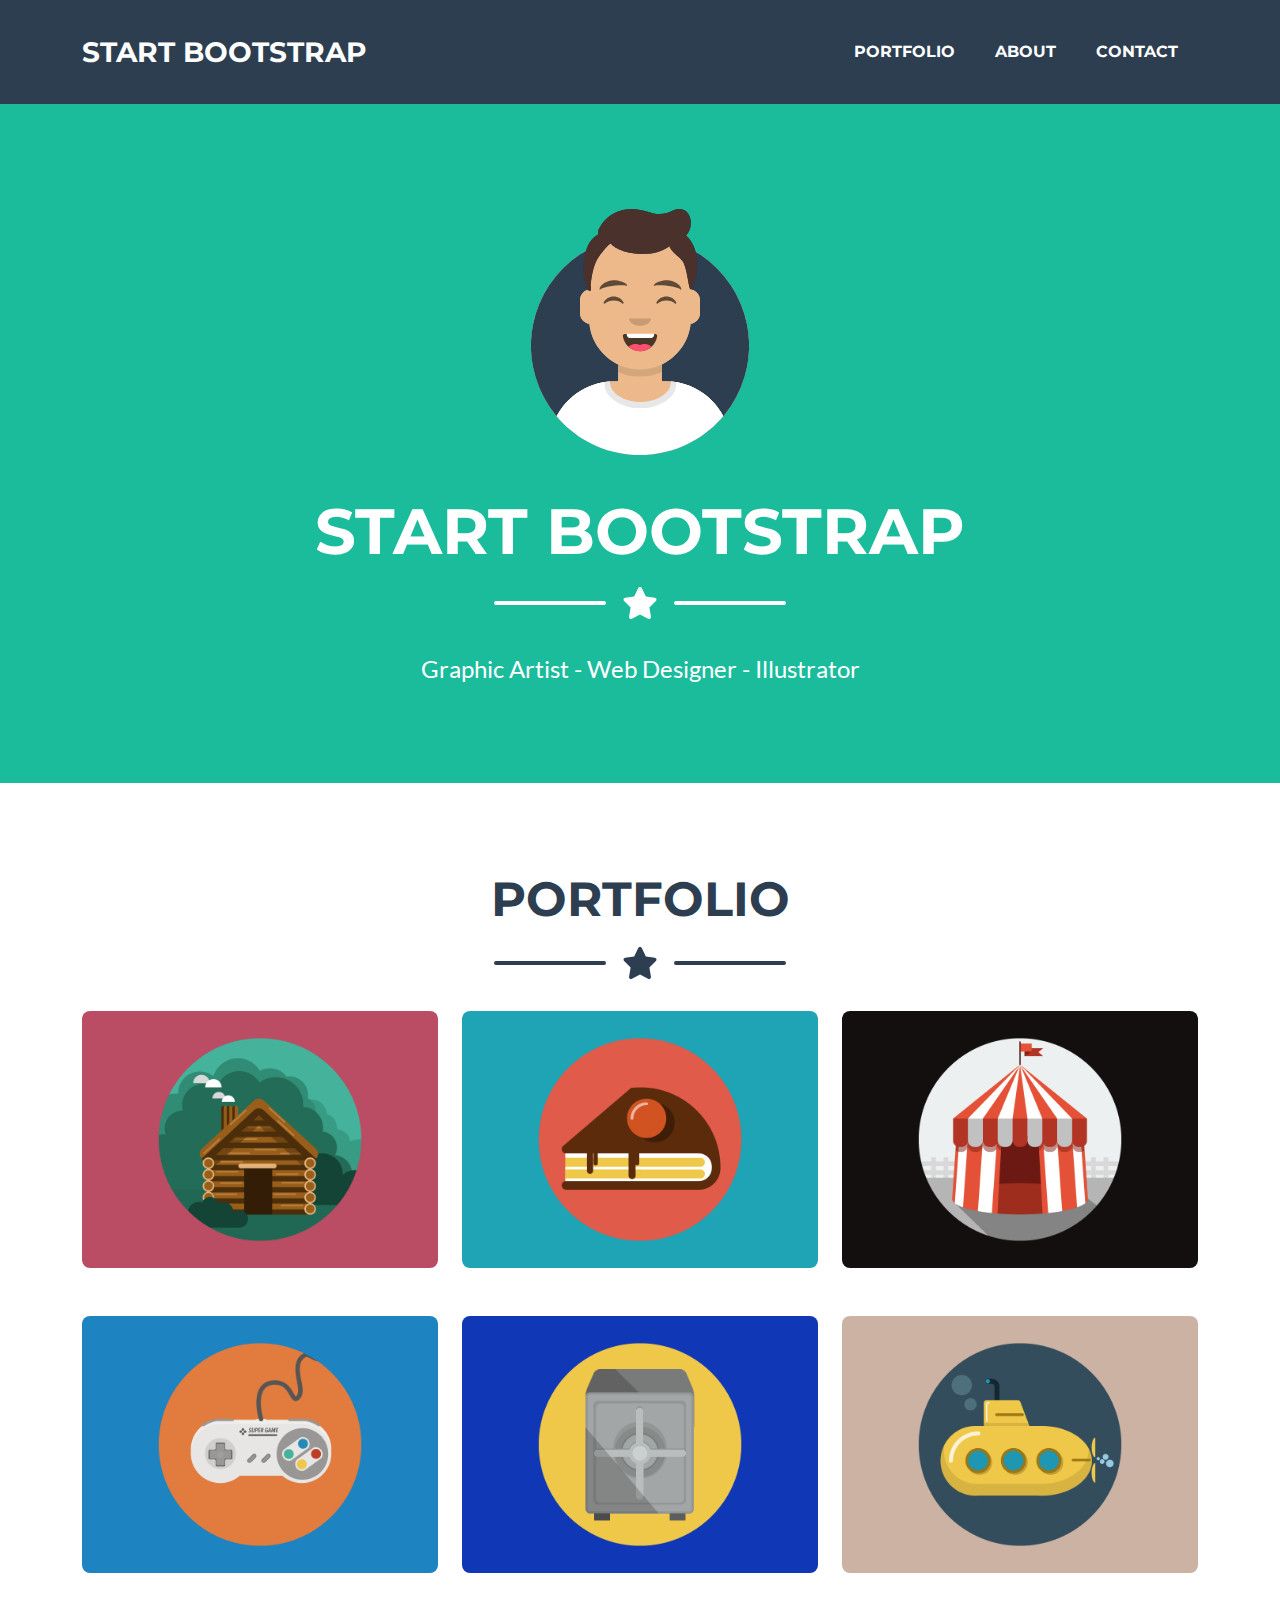
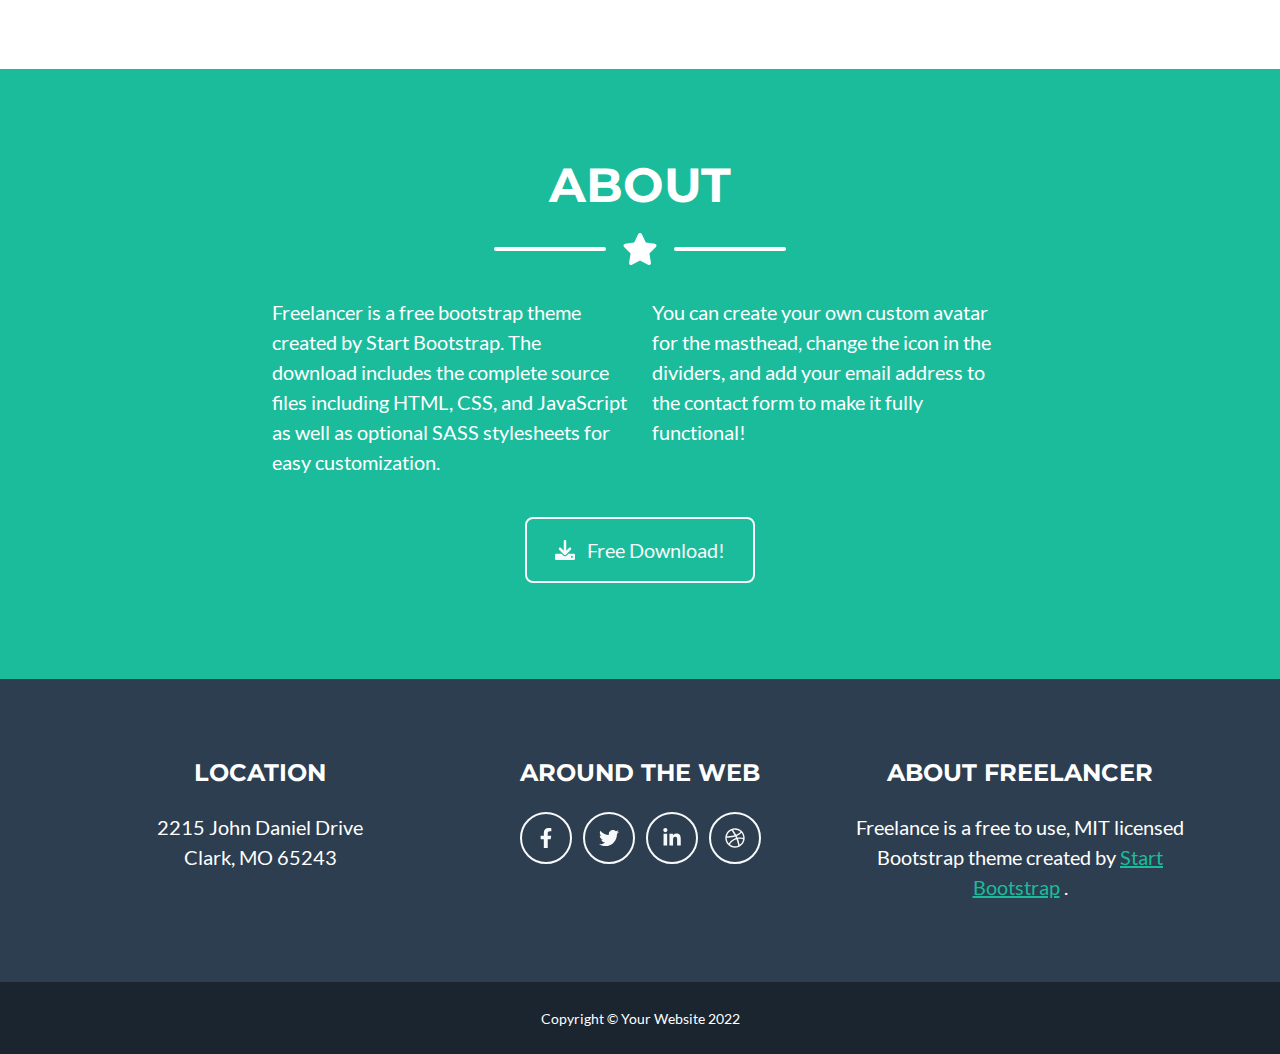
==== admin.html @ 12785a4d "start" ====
<!DOCTYPE html>
<html lang="en">
    <head>
        <meta charset="utf-8" />
        <meta name="viewport" content="width=device-width, initial-scale=1, shrink-to-fit=no" />
        <meta name="description" content="" />
        <meta name="author" content="" />
        <title>Freelancer - Start Bootstrap Theme</title>
        <!-- Favicon-->
        <link rel="icon" type="image/x-icon" href="assets/favicon.ico" />
        <!-- Font Awesome icons (free version)-->
        <script src="js/all.js"></script>
        <!-- Google fonts-->
        <link href="css/fonts.css" rel="stylesheet" type="text/css" />
        <!-- Core theme CSS (includes Bootstrap)-->
        <link href="css/styles.css" rel="stylesheet" />
    </head>
    <body id="page-top">
        <!-- Navigation-->
        <nav class="navbar navbar-expand-lg bg-secondary text-uppercase fixed-top" id="mainNav">
            <div class="container">
                <a class="navbar-brand" href="#page-top">Start Bootstrap</a>
                <button class="navbar-toggler text-uppercase font-weight-bold bg-primary text-white rounded" type="button" data-bs-toggle="collapse" data-bs-target="#navbarResponsive" aria-controls="navbarResponsive" aria-expanded="false" aria-label="Toggle navigation">
                    Menu
                    <i class="fas fa-bars"></i>
                </button>
                <div class="collapse navbar-collapse" id="navbarResponsive">
                    <ul class="navbar-nav ms-auto">
                        <li class="nav-item mx-0 mx-lg-1"><a class="nav-link py-3 px-0 px-lg-3 rounded" href="#portfolio">Portfolio</a></li>
                        <li class="nav-item mx-0 mx-lg-1"><a class="nav-link py-3 px-0 px-lg-3 rounded" href="#about">About</a></li>
                        <li class="nav-item mx-0 mx-lg-1"><a class="nav-link py-3 px-0 px-lg-3 rounded" href="#contact">Contact</a></li>
                    </ul>
                </div>
            </div>
        </nav>
        <!-- Masthead-->
        <header class="masthead bg-primary text-white text-center">
            <div class="container d-flex align-items-center flex-column">
                <!-- Masthead Avatar Image-->
                <img class="masthead-avatar mb-5" src="assets/img/avataaars.svg" alt="..." />
                <!-- Masthead Heading-->
                <h1 class="masthead-heading text-uppercase mb-0">Start Bootstrap</h1>
                <!-- Icon Divider-->
                <div class="divider-custom divider-light">
                    <div class="divider-custom-line"></div>
                    <div class="divider-custom-icon"><i class="fas fa-star"></i></div>
                    <div class="divider-custom-line"></div>
                </div>
                <!-- Masthead Subheading-->
                <p class="masthead-subheading font-weight-light mb-0">Graphic Artist - Web Designer - Illustrator</p>
            </div>
        </header>
        <!-- Portfolio Section-->
        <section class="page-section portfolio" id="portfolio">
            <div class="container">
                <!-- Portfolio Section Heading-->
                <h2 class="page-section-heading text-center text-uppercase text-secondary mb-0">Portfolio</h2>
                <!-- Icon Divider-->
                <div class="divider-custom">
                    <div class="divider-custom-line"></div>
                    <div class="divider-custom-icon"><i class="fas fa-star"></i></div>
                    <div class="divider-custom-line"></div>
                </div>
                <!-- Portfolio Grid Items-->
                <div class="row justify-content-center">
                    <!-- Portfolio Item 1-->
                    <div class="col-md-6 col-lg-4 mb-5">
                        <div class="portfolio-item mx-auto" data-bs-toggle="modal" data-bs-target="#portfolioModal1">
                            <div class="portfolio-item-caption d-flex align-items-center justify-content-center h-100 w-100">
                                <div class="portfolio-item-caption-content text-center text-white"><i class="fas fa-plus fa-3x"></i></div>
                            </div>
                            <img class="img-fluid" src="assets/img/portfolio/cabin.png" alt="..." />
                        </div>
                    </div>
                    <!-- Portfolio Item 2-->
                    <div class="col-md-6 col-lg-4 mb-5">
                        <div class="portfolio-item mx-auto" data-bs-toggle="modal" data-bs-target="#portfolioModal2">
                            <div class="portfolio-item-caption d-flex align-items-center justify-content-center h-100 w-100">
                                <div class="portfolio-item-caption-content text-center text-white"><i class="fas fa-plus fa-3x"></i></div>
                            </div>
                            <img class="img-fluid" src="assets/img/portfolio/cake.png" alt="..." />
                        </div>
                    </div>
                    <!-- Portfolio Item 3-->
                    <div class="col-md-6 col-lg-4 mb-5">
                        <div class="portfolio-item mx-auto" data-bs-toggle="modal" data-bs-target="#portfolioModal3">
                            <div class="portfolio-item-caption d-flex align-items-center justify-content-center h-100 w-100">
                                <div class="portfolio-item-caption-content text-center text-white"><i class="fas fa-plus fa-3x"></i></div>
                            </div>
                            <img class="img-fluid" src="assets/img/portfolio/circus.png" alt="..." />
                        </div>
                    </div>
                    <!-- Portfolio Item 4-->
                    <div class="col-md-6 col-lg-4 mb-5 mb-lg-0">
                        <div class="portfolio-item mx-auto" data-bs-toggle="modal" data-bs-target="#portfolioModal4">
                            <div class="portfolio-item-caption d-flex align-items-center justify-content-center h-100 w-100">
                                <div class="portfolio-item-caption-content text-center text-white"><i class="fas fa-plus fa-3x"></i></div>
                            </div>
                            <img class="img-fluid" src="assets/img/portfolio/game.png" alt="..." />
                        </div>
                    </div>
                    <!-- Portfolio Item 5-->
                    <div class="col-md-6 col-lg-4 mb-5 mb-md-0">
                        <div class="portfolio-item mx-auto" data-bs-toggle="modal" data-bs-target="#portfolioModal5">
                            <div class="portfolio-item-caption d-flex align-items-center justify-content-center h-100 w-100">
                                <div class="portfolio-item-caption-content text-center text-white"><i class="fas fa-plus fa-3x"></i></div>
                            </div>
                            <img class="img-fluid" src="assets/img/portfolio/safe.png" alt="..." />
                        </div>
                    </div>
                    <!-- Portfolio Item 6-->
                    <div class="col-md-6 col-lg-4">
                        <div class="portfolio-item mx-auto" data-bs-toggle="modal" data-bs-target="#portfolioModal6">
                            <div class="portfolio-item-caption d-flex align-items-center justify-content-center h-100 w-100">
                                <div class="portfolio-item-caption-content text-center text-white"><i class="fas fa-plus fa-3x"></i></div>
                            </div>
                            <img class="img-fluid" src="assets/img/portfolio/submarine.png" alt="..." />
                        </div>
                    </div>
                </div>
            </div>
        </section>
        <!-- About Section-->
        <section class="page-section bg-primary text-white mb-0" id="about">
            <div class="container">
                <!-- About Section Heading-->
                <h2 class="page-section-heading text-center text-uppercase text-white">About</h2>
                <!-- Icon Divider-->
                <div class="divider-custom divider-light">
                    <div class="divider-custom-line"></div>
                    <div class="divider-custom-icon"><i class="fas fa-star"></i></div>
                    <div class="divider-custom-line"></div>
                </div>
                <!-- About Section Content-->
                <div class="row">
                    <div class="col-lg-4 ms-auto"><p class="lead">Freelancer is a free bootstrap theme created by Start Bootstrap. The download includes the complete source files including HTML, CSS, and JavaScript as well as optional SASS stylesheets for easy customization.</p></div>
                    <div class="col-lg-4 me-auto"><p class="lead">You can create your own custom avatar for the masthead, change the icon in the dividers, and add your email address to the contact form to make it fully functional!</p></div>
                </div>
                <!-- About Section Button-->
                <div class="text-center mt-4">
                    <a class="btn btn-xl btn-outline-light" href="https://startbootstrap.com/theme/freelancer/">
                        <i class="fas fa-download me-2"></i>
                        Free Download!
                    </a>
                </div>
            </div>
        </section>
        <!-- Footer-->
        <footer class="footer text-center">
            <div class="container">
                <div class="row">
                    <!-- Footer Location-->
                    <div class="col-lg-4 mb-5 mb-lg-0">
                        <h4 class="text-uppercase mb-4">Location</h4>
                        <p class="lead mb-0">
                            2215 John Daniel Drive
                            <br />
                            Clark, MO 65243
                        </p>
                    </div>
                    <!-- Footer Social Icons-->
                    <div class="col-lg-4 mb-5 mb-lg-0">
                        <h4 class="text-uppercase mb-4">Around the Web</h4>
                        <a class="btn btn-outline-light btn-social mx-1" href="#!"><i class="fab fa-fw fa-facebook-f"></i></a>
                        <a class="btn btn-outline-light btn-social mx-1" href="#!"><i class="fab fa-fw fa-twitter"></i></a>
                        <a class="btn btn-outline-light btn-social mx-1" href="#!"><i class="fab fa-fw fa-linkedin-in"></i></a>
                        <a class="btn btn-outline-light btn-social mx-1" href="#!"><i class="fab fa-fw fa-dribbble"></i></a>
                    </div>
                    <!-- Footer About Text-->
                    <div class="col-lg-4">
                        <h4 class="text-uppercase mb-4">About Freelancer</h4>
                        <p class="lead mb-0">
                            Freelance is a free to use, MIT licensed Bootstrap theme created by
                            <a href="http://startbootstrap.com">Start Bootstrap</a>
                            .
                        </p>
                    </div>
                </div>
            </div>
        </footer>
        <!-- Copyright Section-->
        <div class="copyright py-4 text-center text-white">
            <div class="container"><small>Copyright &copy; Your Website 2022</small></div>
        </div>
        <!-- Portfolio Modals-->
        <!-- Portfolio Modal 1-->
        <div class="portfolio-modal modal fade" id="portfolioModal1" tabindex="-1" aria-labelledby="portfolioModal1" aria-hidden="true">
            <div class="modal-dialog modal-xl">
                <div class="modal-content">
                    <div class="modal-header border-0"><button class="btn-close" type="button" data-bs-dismiss="modal" aria-label="Close"></button></div>
                    <div class="modal-body text-center pb-5">
                        <div class="container">
                            <div class="row justify-content-center">
                                <div class="col-lg-8">
                                    <!-- Portfolio Modal - Title-->
                                    <h2 class="portfolio-modal-title text-secondary text-uppercase mb-0">Log Cabin</h2>
                                    <!-- Icon Divider-->
                                    <div class="divider-custom">
                                        <div class="divider-custom-line"></div>
                                        <div class="divider-custom-icon"><i class="fas fa-star"></i></div>
                                        <div class="divider-custom-line"></div>
                                    </div>
                                    <!-- Portfolio Modal - Image-->
                                    <img class="img-fluid rounded mb-5" src="assets/img/portfolio/cabin.png" alt="..." />
                                    <!-- Portfolio Modal - Text-->
                                    <p class="mb-4">Lorem ipsum dolor sit amet, consectetur adipisicing elit. Mollitia neque assumenda ipsam nihil, molestias magnam, recusandae quos quis inventore quisquam velit asperiores, vitae? Reprehenderit soluta, eos quod consequuntur itaque. Nam.</p>
                                    <button class="btn btn-primary" data-bs-dismiss="modal">
                                        <i class="fas fa-xmark fa-fw"></i>
                                        Close Window
                                    </button>
                                </div>
                            </div>
                        </div>
                    </div>
                </div>
            </div>
        </div>
        <!-- Portfolio Modal 2-->
        <div class="portfolio-modal modal fade" id="portfolioModal2" tabindex="-1" aria-labelledby="portfolioModal2" aria-hidden="true">
            <div class="modal-dialog modal-xl">
                <div class="modal-content">
                    <div class="modal-header border-0"><button class="btn-close" type="button" data-bs-dismiss="modal" aria-label="Close"></button></div>
                    <div class="modal-body text-center pb-5">
                        <div class="container">
                            <div class="row justify-content-center">
                                <div class="col-lg-8">
                                    <!-- Portfolio Modal - Title-->
                                    <h2 class="portfolio-modal-title text-secondary text-uppercase mb-0">Tasty Cake</h2>
                                    <!-- Icon Divider-->
                                    <div class="divider-custom">
                                        <div class="divider-custom-line"></div>
                                        <div class="divider-custom-icon"><i class="fas fa-star"></i></div>
                                        <div class="divider-custom-line"></div>
                                    </div>
                                    <!-- Portfolio Modal - Image-->
                                    <img class="img-fluid rounded mb-5" src="assets/img/portfolio/cake.png" alt="..." />
                                    <!-- Portfolio Modal - Text-->
                                    <p class="mb-4">Lorem ipsum dolor sit amet, consectetur adipisicing elit. Mollitia neque assumenda ipsam nihil, molestias magnam, recusandae quos quis inventore quisquam velit asperiores, vitae? Reprehenderit soluta, eos quod consequuntur itaque. Nam.</p>
                                    <button class="btn btn-primary" data-bs-dismiss="modal">
                                        <i class="fas fa-xmark fa-fw"></i>
                                        Close Window
                                    </button>
                                </div>
                            </div>
                        </div>
                    </div>
                </div>
            </div>
        </div>
        <!-- Portfolio Modal 3-->
        <div class="portfolio-modal modal fade" id="portfolioModal3" tabindex="-1" aria-labelledby="portfolioModal3" aria-hidden="true">
            <div class="modal-dialog modal-xl">
                <div class="modal-content">
                    <div class="modal-header border-0"><button class="btn-close" type="button" data-bs-dismiss="modal" aria-label="Close"></button></div>
                    <div class="modal-body text-center pb-5">
                        <div class="container">
                            <div class="row justify-content-center">
                                <div class="col-lg-8">
                                    <!-- Portfolio Modal - Title-->
                                    <h2 class="portfolio-modal-title text-secondary text-uppercase mb-0">Circus Tent</h2>
                                    <!-- Icon Divider-->
                                    <div class="divider-custom">
                                        <div class="divider-custom-line"></div>
                                        <div class="divider-custom-icon"><i class="fas fa-star"></i></div>
                                        <div class="divider-custom-line"></div>
                                    </div>
                                    <!-- Portfolio Modal - Image-->
                                    <img class="img-fluid rounded mb-5" src="assets/img/portfolio/circus.png" alt="..." />
                                    <!-- Portfolio Modal - Text-->
                                    <p class="mb-4">Lorem ipsum dolor sit amet, consectetur adipisicing elit. Mollitia neque assumenda ipsam nihil, molestias magnam, recusandae quos quis inventore quisquam velit asperiores, vitae? Reprehenderit soluta, eos quod consequuntur itaque. Nam.</p>
                                    <button class="btn btn-primary" data-bs-dismiss="modal">
                                        <i class="fas fa-xmark fa-fw"></i>
                                        Close Window
                                    </button>
                                </div>
                            </div>
                        </div>
                    </div>
                </div>
            </div>
        </div>
        <!-- Portfolio Modal 4-->
        <div class="portfolio-modal modal fade" id="portfolioModal4" tabindex="-1" aria-labelledby="portfolioModal4" aria-hidden="true">
            <div class="modal-dialog modal-xl">
                <div class="modal-content">
                    <div class="modal-header border-0"><button class="btn-close" type="button" data-bs-dismiss="modal" aria-label="Close"></button></div>
                    <div class="modal-body text-center pb-5">
                        <div class="container">
                            <div class="row justify-content-center">
                                <div class="col-lg-8">
                                    <!-- Portfolio Modal - Title-->
                                    <h2 class="portfolio-modal-title text-secondary text-uppercase mb-0">Controller</h2>
                                    <!-- Icon Divider-->
                                    <div class="divider-custom">
                                        <div class="divider-custom-line"></div>
                                        <div class="divider-custom-icon"><i class="fas fa-star"></i></div>
                                        <div class="divider-custom-line"></div>
                                    </div>
                                    <!-- Portfolio Modal - Image-->
                                    <img class="img-fluid rounded mb-5" src="assets/img/portfolio/game.png" alt="..." />
                                    <!-- Portfolio Modal - Text-->
                                    <p class="mb-4">Lorem ipsum dolor sit amet, consectetur adipisicing elit. Mollitia neque assumenda ipsam nihil, molestias magnam, recusandae quos quis inventore quisquam velit asperiores, vitae? Reprehenderit soluta, eos quod consequuntur itaque. Nam.</p>
                                    <button class="btn btn-primary" data-bs-dismiss="modal">
                                        <i class="fas fa-xmark fa-fw"></i>
                                        Close Window
                                    </button>
                                </div>
                            </div>
                        </div>
                    </div>
                </div>
            </div>
        </div>
        <!-- Portfolio Modal 5-->
        <div class="portfolio-modal modal fade" id="portfolioModal5" tabindex="-1" aria-labelledby="portfolioModal5" aria-hidden="true">
            <div class="modal-dialog modal-xl">
                <div class="modal-content">
                    <div class="modal-header border-0"><button class="btn-close" type="button" data-bs-dismiss="modal" aria-label="Close"></button></div>
                    <div class="modal-body text-center pb-5">
                        <div class="container">
                            <div class="row justify-content-center">
                                <div class="col-lg-8">
                                    <!-- Portfolio Modal - Title-->
                                    <h2 class="portfolio-modal-title text-secondary text-uppercase mb-0">Locked Safe</h2>
                                    <!-- Icon Divider-->
                                    <div class="divider-custom">
                                        <div class="divider-custom-line"></div>
                                        <div class="divider-custom-icon"><i class="fas fa-star"></i></div>
                                        <div class="divider-custom-line"></div>
                                    </div>
                                    <!-- Portfolio Modal - Image-->
                                    <img class="img-fluid rounded mb-5" src="assets/img/portfolio/safe.png" alt="..." />
                                    <!-- Portfolio Modal - Text-->
                                    <p class="mb-4">Lorem ipsum dolor sit amet, consectetur adipisicing elit. Mollitia neque assumenda ipsam nihil, molestias magnam, recusandae quos quis inventore quisquam velit asperiores, vitae? Reprehenderit soluta, eos quod consequuntur itaque. Nam.</p>
                                    <button class="btn btn-primary" data-bs-dismiss="modal">
                                        <i class="fas fa-xmark fa-fw"></i>
                                        Close Window
                                    </button>
                                </div>
                            </div>
                        </div>
                    </div>
                </div>
            </div>
        </div>
        <!-- Portfolio Modal 6-->
        <div class="portfolio-modal modal fade" id="portfolioModal6" tabindex="-1" aria-labelledby="portfolioModal6" aria-hidden="true">
            <div class="modal-dialog modal-xl">
                <div class="modal-content">
                    <div class="modal-header border-0"><button class="btn-close" type="button" data-bs-dismiss="modal" aria-label="Close"></button></div>
                    <div class="modal-body text-center pb-5">
                        <div class="container">
                            <div class="row justify-content-center">
                                <div class="col-lg-8">
                                    <!-- Portfolio Modal - Title-->
                                    <h2 class="portfolio-modal-title text-secondary text-uppercase mb-0">Submarine</h2>
                                    <!-- Icon Divider-->
                                    <div class="divider-custom">
                                        <div class="divider-custom-line"></div>
                                        <div class="divider-custom-icon"><i class="fas fa-star"></i></div>
                                        <div class="divider-custom-line"></div>
                                    </div>
                                    <!-- Portfolio Modal - Image-->
                                    <img class="img-fluid rounded mb-5" src="assets/img/portfolio/submarine.png" alt="..." />
                                    <!-- Portfolio Modal - Text-->
                                    <p class="mb-4">Lorem ipsum dolor sit amet, consectetur adipisicing elit. Mollitia neque assumenda ipsam nihil, molestias magnam, recusandae quos quis inventore quisquam velit asperiores, vitae? Reprehenderit soluta, eos quod consequuntur itaque. Nam.</p>
                                    <button class="btn btn-primary" data-bs-dismiss="modal">
                                        <i class="fas fa-xmark fa-fw"></i>
                                        Close Window
                                    </button>
                                </div>
                            </div>
                        </div>
                    </div>
                </div>
            </div>
        </div>
        <!-- Bootstrap core JS-->
        <script src="js/bootstrap.bundle.min.js"></script>
        <!-- Core theme JS-->
        <script src="js/scripts.js"></script>
    </body>
</html>
---- css/fonts.css ----
/* montserrat-regular - latin */
@font-face {
    font-family: 'Montserrat';
    font-style: normal;
    font-weight: 400;
    src: url('../fonts/montserrat-v23-latin-regular.eot'); /* IE9 Compat Modes */
    src: local(''),
         url('../fonts/montserrat-v23-latin-regular.eot?#iefix') format('embedded-opentype'), /* IE6-IE8 */
         url('../fonts/montserrat-v23-latin-regular.woff2') format('woff2'), /* Super Modern Browsers */
         url('../fonts/montserrat-v23-latin-regular.woff') format('woff'), /* Modern Browsers */
         url('../fonts/montserrat-v23-latin-regular.ttf') format('truetype'), /* Safari, Android, iOS */
         url('../fonts/montserrat-v23-latin-regular.svg#Montserrat') format('svg'); /* Legacy iOS */
  }
  /* montserrat-700 - latin */
  @font-face {
    font-family: 'Montserrat';
    font-style: normal;
    font-weight: 700;
    src: url('../fonts/montserrat-v23-latin-700.eot'); /* IE9 Compat Modes */
    src: local(''),
         url('../fonts/montserrat-v23-latin-700.eot?#iefix') format('embedded-opentype'), /* IE6-IE8 */
         url('../fonts/montserrat-v23-latin-700.woff2') format('woff2'), /* Super Modern Browsers */
         url('../fonts/montserrat-v23-latin-700.woff') format('woff'), /* Modern Browsers */
         url('../fonts/montserrat-v23-latin-700.ttf') format('truetype'), /* Safari, Android, iOS */
         url('../fonts/montserrat-v23-latin-700.svg#Montserrat') format('svg'); /* Legacy iOS */
  }

  /* lato-regular - latin */
@font-face {
    font-family: 'Lato';
    font-style: normal;
    font-weight: 400;
    src: url('../fonts/lato-v22-latin-regular.eot'); /* IE9 Compat Modes */
    src: local(''),
         url('../fonts/lato-v22-latin-regular.eot?#iefix') format('embedded-opentype'), /* IE6-IE8 */
         url('../fonts/lato-v22-latin-regular.woff2') format('woff2'), /* Super Modern Browsers */
         url('../fonts/lato-v22-latin-regular.woff') format('woff'), /* Modern Browsers */
         url('../fonts/lato-v22-latin-regular.ttf') format('truetype'), /* Safari, Android, iOS */
         url('../fonts/lato-v22-latin-regular.svg#Lato') format('svg'); /* Legacy iOS */
  }
  /* lato-italic - latin */
  @font-face {
    font-family: 'Lato';
    font-style: italic;
    font-weight: 400;
    src: url('../fonts/lato-v22-latin-italic.eot'); /* IE9 Compat Modes */
    src: local(''),
         url('../fonts/lato-v22-latin-italic.eot?#iefix') format('embedded-opentype'), /* IE6-IE8 */
         url('../fonts/lato-v22-latin-italic.woff2') format('woff2'), /* Super Modern Browsers */
         url('../fonts/lato-v22-latin-italic.woff') format('woff'), /* Modern Browsers */
         url('../fonts/lato-v22-latin-italic.ttf') format('truetype'), /* Safari, Android, iOS */
         url('../fonts/lato-v22-latin-italic.svg#Lato') format('svg'); /* Legacy iOS */
  }
  /* lato-700 - latin */
  @font-face {
    font-family: 'Lato';
    font-style: normal;
    font-weight: 700;
    src: url('../fonts/lato-v22-latin-700.eot'); /* IE9 Compat Modes */
    src: local(''),
         url('../fonts/lato-v22-latin-700.eot?#iefix') format('embedded-opentype'), /* IE6-IE8 */
         url('../fonts/lato-v22-latin-700.woff2') format('woff2'), /* Super Modern Browsers */
         url('../fonts/lato-v22-latin-700.woff') format('woff'), /* Modern Browsers */
         url('../fonts/lato-v22-latin-700.ttf') format('truetype'), /* Safari, Android, iOS */
         url('../fonts/lato-v22-latin-700.svg#Lato') format('svg'); /* Legacy iOS */
  }
  /* lato-700italic - latin */
  @font-face {
    font-family: 'Lato';
    font-style: italic;
    font-weight: 700;
    src: url('../fonts/lato-v22-latin-700italic.eot'); /* IE9 Compat Modes */
    src: local(''),
         url('../fonts/lato-v22-latin-700italic.eot?#iefix') format('embedded-opentype'), /* IE6-IE8 */
         url('../fonts/lato-v22-latin-700italic.woff2') format('woff2'), /* Super Modern Browsers */
         url('../fonts/lato-v22-latin-700italic.woff') format('woff'), /* Modern Browsers */
         url('../fonts/lato-v22-latin-700italic.ttf') format('truetype'), /* Safari, Android, iOS */
         url('../fonts/lato-v22-latin-700italic.svg#Lato') format('svg'); /* Legacy iOS */
  }
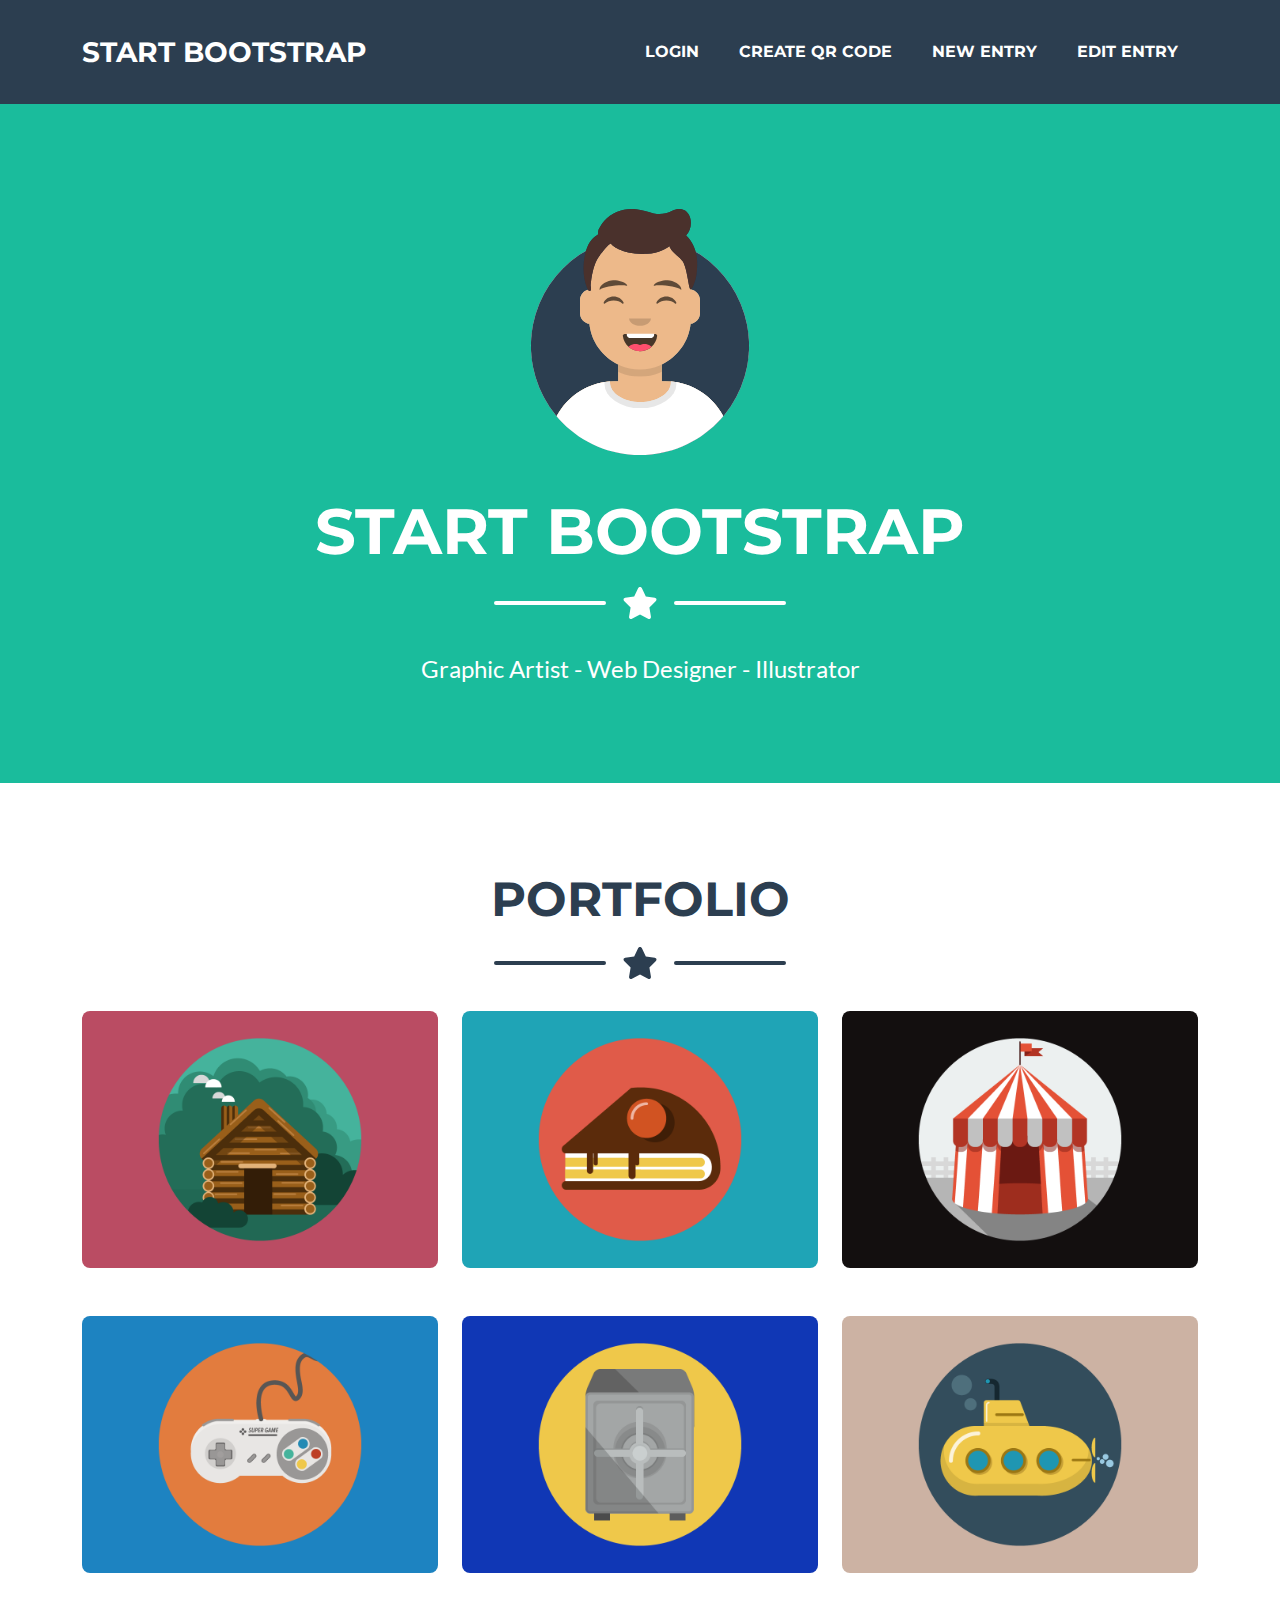
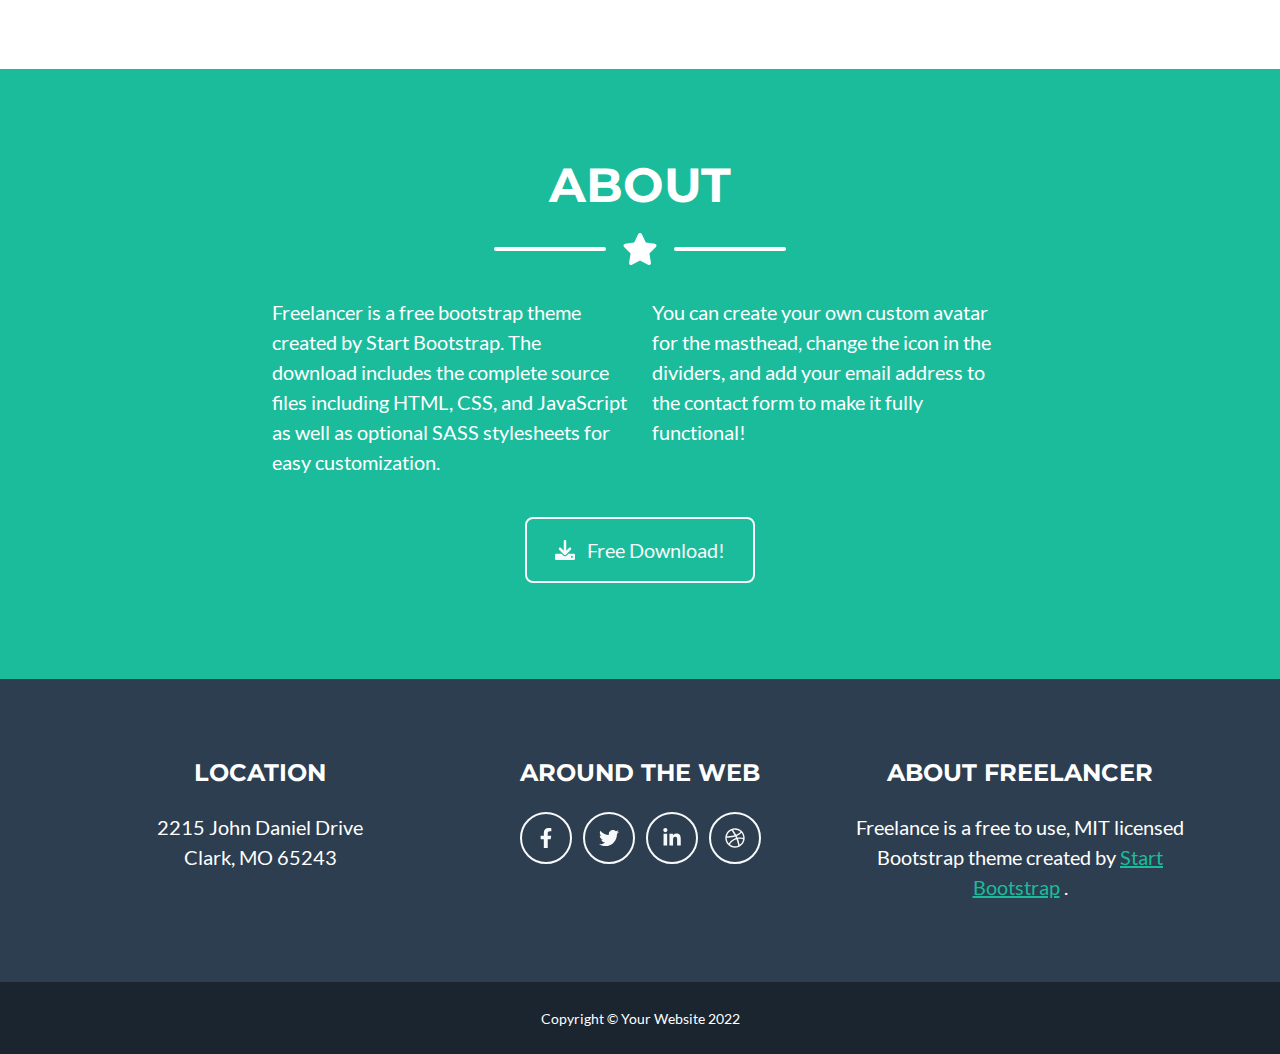
==== commit 9e7578ec: "index.html" ====
--- a/admin.html
+++ b/admin.html
@@ -26,9 +26,10 @@
                 </button>
                 <div class="collapse navbar-collapse" id="navbarResponsive">
                     <ul class="navbar-nav ms-auto">
-                        <li class="nav-item mx-0 mx-lg-1"><a class="nav-link py-3 px-0 px-lg-3 rounded" href="#portfolio">Portfolio</a></li>
-                        <li class="nav-item mx-0 mx-lg-1"><a class="nav-link py-3 px-0 px-lg-3 rounded" href="#about">About</a></li>
-                        <li class="nav-item mx-0 mx-lg-1"><a class="nav-link py-3 px-0 px-lg-3 rounded" href="#contact">Contact</a></li>
+                        <li class="nav-item mx-0 mx-lg-1"><a class="nav-link py-3 px-0 px-lg-3 rounded" href="#contact">Login</a></li>
+                        <li class="nav-item mx-0 mx-lg-1"><a class="nav-link py-3 px-0 px-lg-3 rounded" href="#portfolio">Create QR Code</a></li>
+                        <li class="nav-item mx-0 mx-lg-1"><a class="nav-link py-3 px-0 px-lg-3 rounded" href="#portfolio">New Entry</a></li>
+                        <li class="nav-item mx-0 mx-lg-1"><a class="nav-link py-3 px-0 px-lg-3 rounded" href="#about">Edit Entry</a></li>
                     </ul>
                 </div>
             </div>
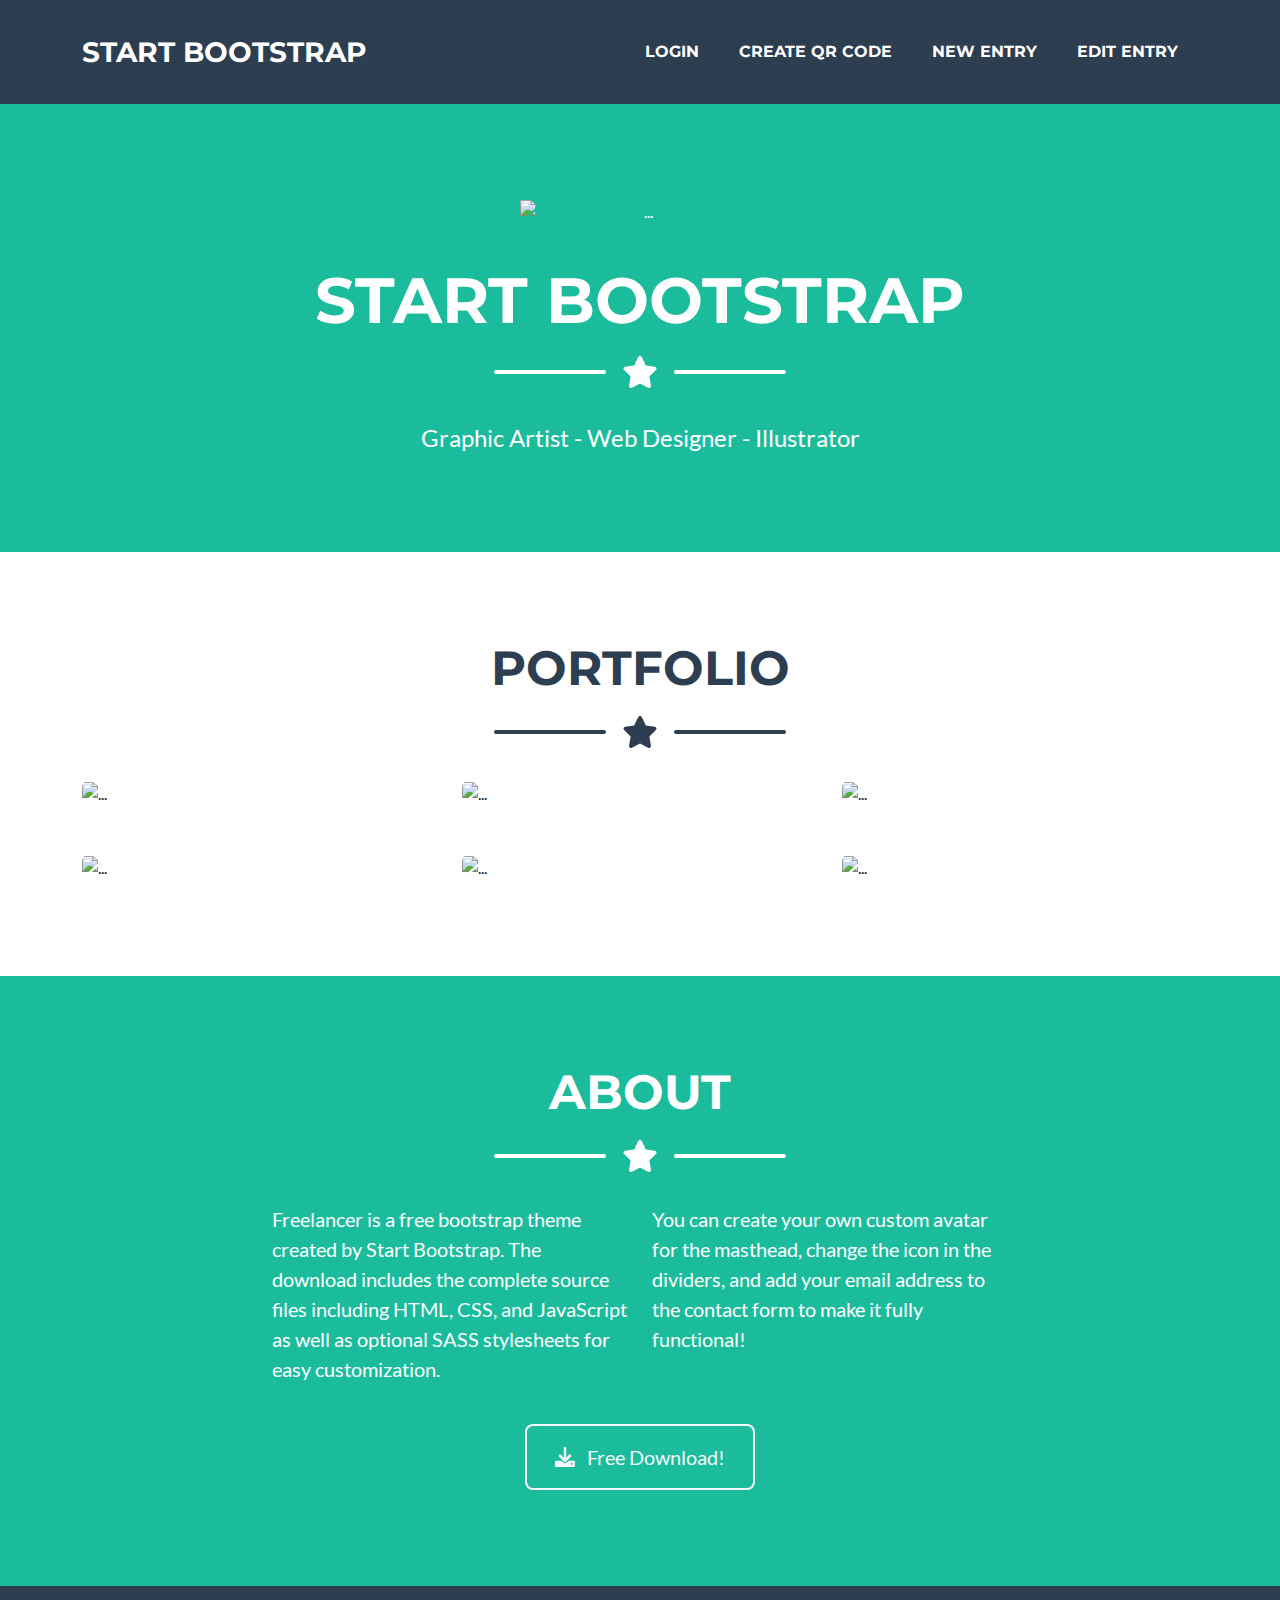
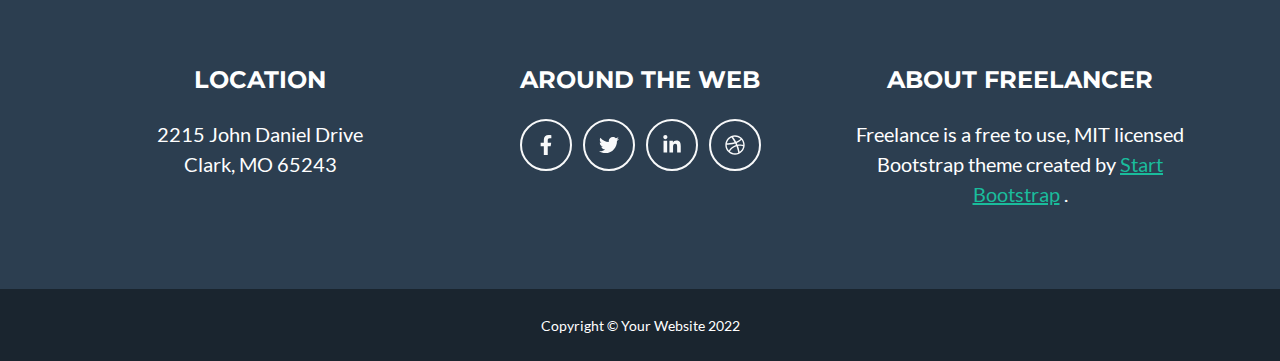
==== commit 483ba213: "index.php" ====
--- a/admin.html
+++ b/admin.html
@@ -19,7 +19,7 @@
         <!-- Navigation-->
         <nav class="navbar navbar-expand-lg bg-secondary text-uppercase fixed-top" id="mainNav">
             <div class="container">
-                <a class="navbar-brand" href="#page-top">Start Bootstrap</a>
+                <a class="navbar-brand" href="index.php">Start Bootstrap</a>
                 <button class="navbar-toggler text-uppercase font-weight-bold bg-primary text-white rounded" type="button" data-bs-toggle="collapse" data-bs-target="#navbarResponsive" aria-controls="navbarResponsive" aria-expanded="false" aria-label="Toggle navigation">
                     Menu
                     <i class="fas fa-bars"></i>
